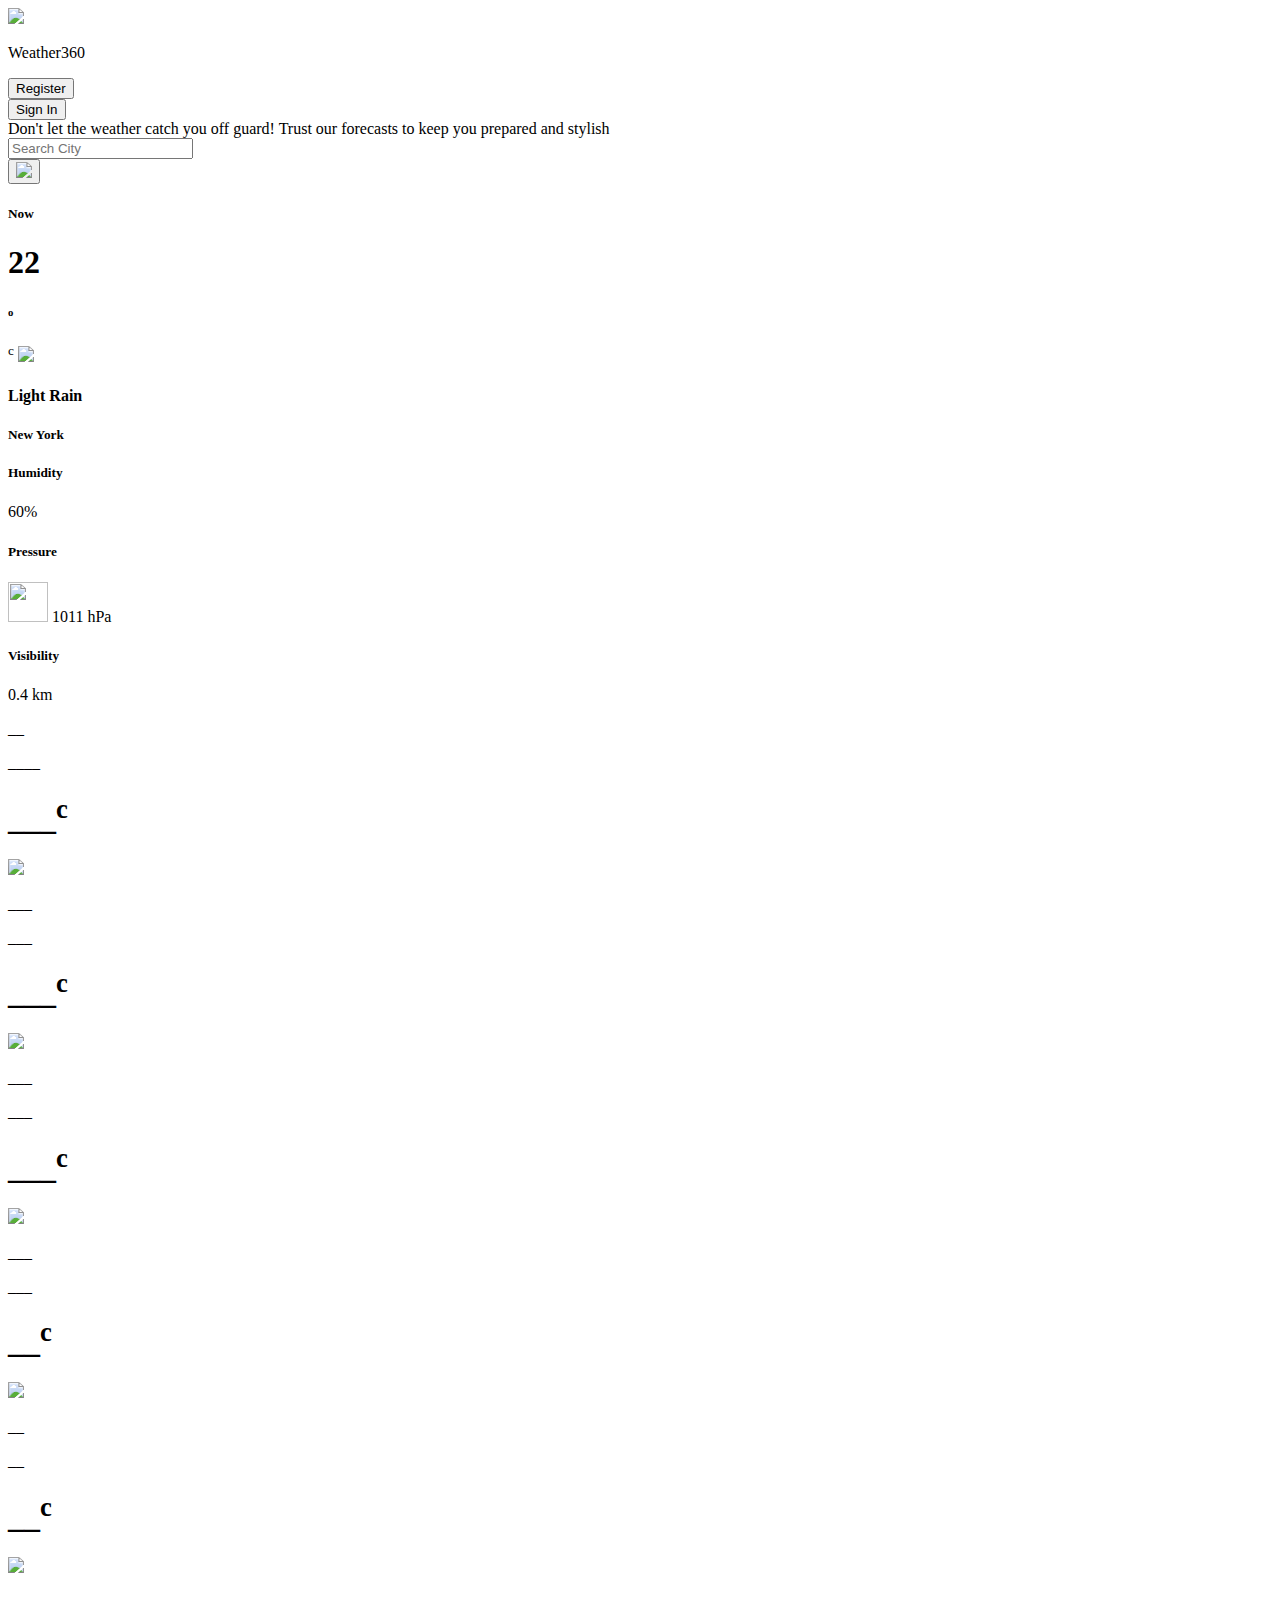
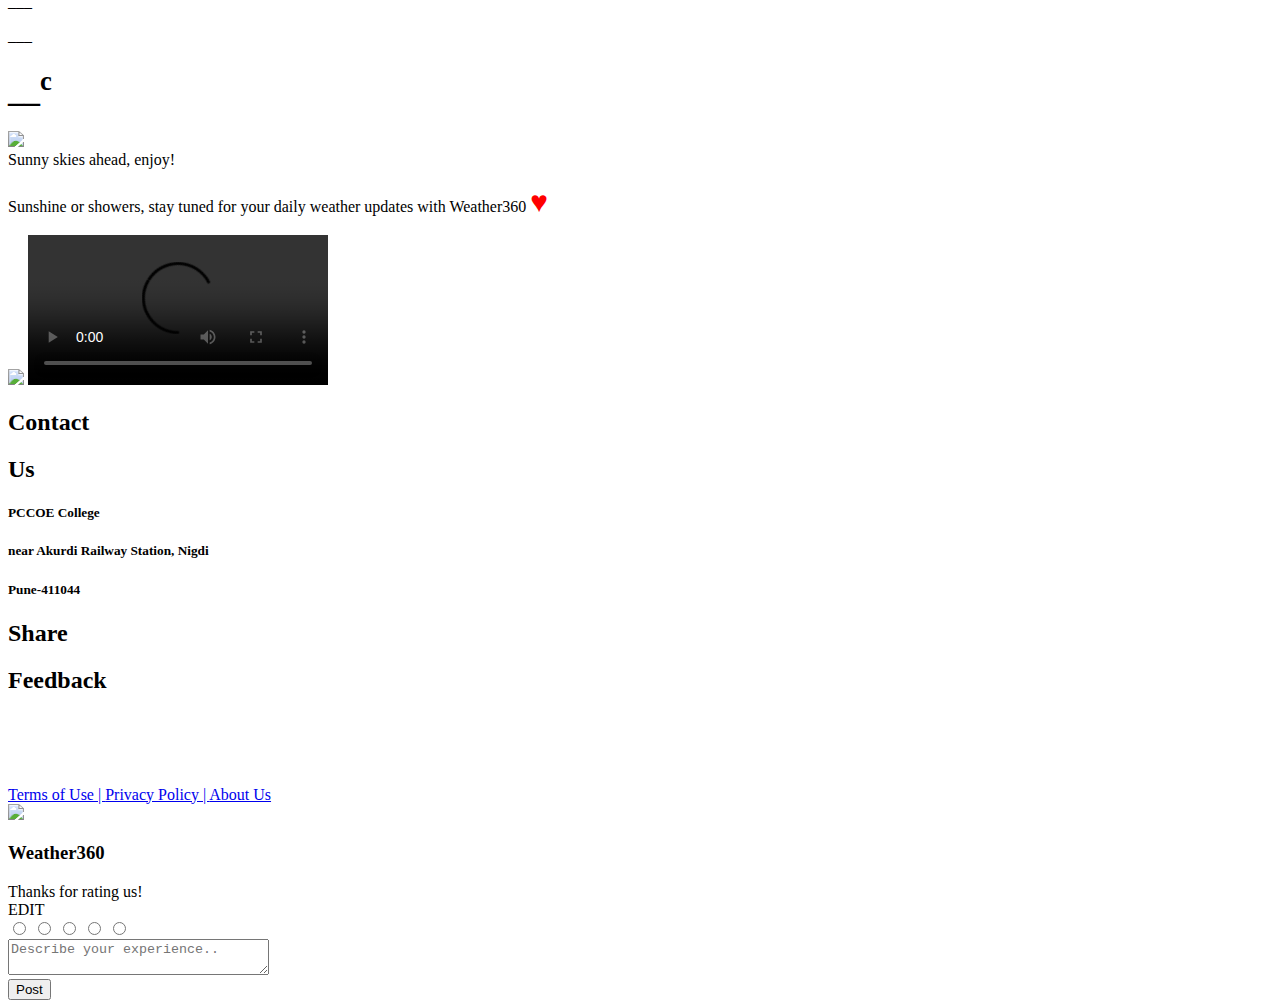
==== index.html @ 1bbd2ded "Add files via upload" ====
<!DOCTYPE html>
<html lang="en">
<head>
    <meta charset="UTF-8">
    <meta name="viewport" content="width=device-width, initial-scale=1.0">
    <title>Weather Forecast </title>
    <link
      rel="stylesheet"
      href="https://cdnjs.cloudflare.com/ajax/libs/font-awesome/6.5.1/css/all.min.css"
      integrity="sha512-DTOQO9RWCH3ppGqcWaEA1BIZOC6xxalwEsw9c2QQeAIftl+Vegovlnee1c9QX4TctnWMn13TZye+giMm8e2LwA=="
      crossorigin="anonymous"
      referrerpolicy="no-referrer"/>
      <link rel="shortcut icon" href="icons/logo.png" type="image/x-icon">
    <link rel="stylesheet" href="css/style.css">
</head>
<body>
    <div class="main">
        <nav>
            <img src="icons/logo.png">
            <p>Weather360</p>
            <div class="btm-nav">
                <li>
                    <button type="button" value="Register" onclick="location.href='register.html'"  class="btn">Register</button>
                </li>
                <li>
                    <button type="button" value="Sign In" onclick="location.href='login.html'" class="btn btn-blue-sm">Sign In</button>
                </li>
            </div>
        </nav>
        <div class="box"></div>
        <div class="hero">
            <span>Don't let the weather catch you off guard!</span>
            <span>Trust our forecasts to keep you prepared and stylish</span>
            <div class="hero-buttons">
                <input class="input-box" type="text" placeholder="Search City">
                <div class="search-icon">
                    <button>
                        <img id="searchBtn" src="https://thumbs.dreamstime.com/b/search-icon-blue-background-your-text-vector-illustration-search-icon-blue-background-122826172.jpg">
                    </button>
                </div>
            </div>
        </div>
    </div>
    <div class="separation1"></div>
    <div class="first">
           <div class="current-weather-card">
                <div class="container-left">
                    <h5>Now</h5>
                    <div class="icon">
                        <h1 class="temp">22<h6><h6>o</h4><sup>c</sup></h4></h1>
                        <img class="weather-img" src="icons/09d.png">
                    </div>
                    <div class="location">
                        <h4 class="description">Light Rain</h4>
                        <div class="inner-location">
                            <i class="fa-solid fa-location-dot"></i>
                            <h5 id="city">New York</h5>
                        </div>
                    </div>
                </div>
            </div>
            <div class="current-humidity">    
                <div class="container-right">
                    <div class="sub-grp1">
                        <div><h5>Humidity</h5></div>
                        <div class="icon1">
                            <i class="fa-brands fa-drupal"></i>
                            <span id="humidity">60%</span>
                        </div>
                    </div>     
                    <div class="sub-grp2">
                        <div><h5>Pressure</h5></div>
                        <div class="icon2">
                            <img src="icons/wind1.png" width="40px" height="40px">    
                            <span id="pressure">1011 hPa</span>
                        </div>
                    </div>     
                    <div class="sub-grp3">
                        <h5>Visibility</h5>
                        <div class="icon3">
                            <i class="fa-regular fa-eye"></i>
                            <span id="visibility">0.4 km</span>
                        </div>
                    </div>      
                </div>
            </div>   
        </div>
        <div class="separation1"></div> 
        <div class="second">
            <div class="forecast-card">
                <div class="day-card">
                    <div class="day-date">
                        <p class="Date1">__</p>
                        <p class="Day1">____</p>
                    </div>
                    <div class="temp-icon">
                        <h1 class="temp">___<sup>c</sup></h1>
                        <img class="weather-img" src="icons/09d.png">
                    </div>
                </div>
                <div class="day-card">
                    <div class="day-date">
                        <p class="Date2">___</p>
                        <p class="Day2">___</p>
                    </div>
                    <div class="temp-icon">
                        <h1 class="temp2">___<sup>c</sup></h1>
                        <img class="weather-img2" src="icons/09d.png">
                    </div>
                </div>
                <div class="day-card">
                    <div class="day-date">
                        <p class="Date3">___</p>
                        <p class="Day3">___</p>
                    </div>
                    <div class="temp-icon">
                        <h1 class="temp3">___<sup>c</sup></h1>
                        <img class="weather-img3" src="icons/09d.png">
                    </div>
                </div>
                <div class="day-card">
                    <div class="day-date">
                        <p class="Date4">___</p>
                        <p class="Day4">___</p>
                    </div>
                    <div class="temp-icon">
                        <h1 class="temp4">__<sup>c</sup></h1>
                        <img class="weather-img4" src="icons/09d.png">
                    </div>
                </div>
                <div class="day-card">
                    <div class="day-date">
                        <p class="Date5">__</p>
                        <p class="Day5">__</p>
                    </div>
                    <div class="temp-icon">
                        <h1 class="temp5">__<sup>c</sup></h1>
                        <img class="weather-img5" src="icons/09d.png">
                    </div>
                </div>
                <div class="day-card">
                    <div class="day-date">
                        <p class="Date4">___</p>
                        <p class="Day4">___</p>
                    </div>
                    <div class="temp-icon">
                        <h1 class="temp4">__<sup>c</sup></h1>
                        <img class="weather-img4" src="icons/09d.png">
                    </div>
                </div>
            </div>
        </div>
        <div class="separation1"></div>
        <div class="third">
            <div class="content">
                <div class="top">
                    <div class="top-text">
                        <span>Sunny skies ahead, enjoy!</span>
                        <p>Sunshine or showers, stay tuned for your daily weather updates 
                            with Weather360 <span style="color: red; font-size: 30px;">&#9829;</span></p>
                    </div>
                    <div class="top-image">
                        <img src="icons/tv.png">
                        <video src="WhatsApp Video 2024-02-06 at 18.47.17_de9d503f.mp4" controls></video>
                    </div>
                </div>
                
            </div>
        </div>
        <footer>
            <div class="footer-card">
                <div class="footer-card-top">
                    <div class="top-left">
                        <div>
                            <h2>Contact</h2>
                            <h2>Us</h2>
                        </div>
                        <h5>PCCOE College</h5>
                        <h5>near Akurdi Railway Station, Nigdi</h5>
                        <h5>Pune-411044</h5>
                    </div>
                    <div class="top-right">
                        <div class="share">
                            <h2>Share</h2>
                            <h2>Feedback</h2>
                        </div>
                        <div class="icons">
                            <li>
                                <a onclick="location.href='https://www.facebook.com/people/Weather-Forecast/pfbid06BqjpcVQkMHHdzQedbxJV3xxZZGmmQpR9RZTYofjcg3jhTb2NYPNayhqe2sQjSkRl/?mibextid=ZbWKwL'" id="facebook">
                                    <i class="fa fa-brands fa-facebook" ></i>
                                </a>
                            </li>
                            <li>
                                <a onclick="location.href='https://www.instagram.com/weather360_/?igsh=dzR1dWhrNG4xNWJx'">
                                    <i class="fa fa-brands fa-instagram"></i>
                                </a>
                            </li>
                            <li>
                                <a onclick="location.href='https://www.youtube.com/@Weather360'">
                                    <i class="fa fa-brands fa-youtube"></i>
                                </a>
                            </li>
                            <li>
                                <a onclick="location.href='https://x.com/Weather360_?t=9DfcZ7--nIOGebX8_5Y-Yg&s=08'">
                                    <i class="fa fa-brands fa-twitter"></i>
                                </a>
                            </li>
                        </div>
                    </div>
                </div>
                <div class="footer-card-bottm">
                    <div class="top-left2">
                        <div class="btm-top">
                            <a href='terms.html'>Terms of Use | </a>
                            <a href='policy.html'>Privacy Policy | </a>
                            <a href='about.html'>About Us </a>
                        </div>

                        <div class="btm-icon">
                            <img src="icons/logo.png">
                            <h3>Weather360</h3>
                        </div>
                    </div>
                    <div class="top-right2">
                        <div class="container">
                            <div class="post">
                                <div class="text">Thanks for rating us!</div>
                                <div class="edit">EDIT</div>
                            </div>
                            <div class="star-widget">
                              <input type="radio" name="rate" id="rate-5">
                              <label for="rate-5" class="fas fa-star"></label>
                              <input type="radio" name="rate" id="rate-4">
                              <label for="rate-4" class="fas fa-star"></label>
                              <input type="radio" name="rate" id="rate-3">
                              <label for="rate-3" class="fas fa-star"></label>
                              <input type="radio" name="rate" id="rate-2">
                              <label for="rate-2" class="fas fa-star"></label>
                              <input type="radio" name="rate" id="rate-1">
                              <label for="rate-1" class="fas fa-star"></label>
                              <form>
                                <header></header>
                                <div class="textarea">
                                  <textarea cols="30" placeholder="Describe your experience.."></textarea>
                                </div>
                                <div class="btn">
                                  <button class="btnpost" type="submit">Post</button>
                                </div>
                              </form> 
                            </div>
                        </div>
                        </div>
                    </div>
                </div>
        </footer>
        <script>
            const btn = document.querySelector(".btnpost");
            const post = document.querySelector(".post");
            const widget = document.querySelector(".star-widget");
            const editBtn = document.querySelector(".edit");
            btn.onclick = () => {
                widget.style.display = "none";
                post.style.display = "block";
                editBtn.onclick = ()=>{
                    widget.style.display = "block";
                    post.style.display = "none";
                    }
                return false;
            }
        </script>
</body>
</html>
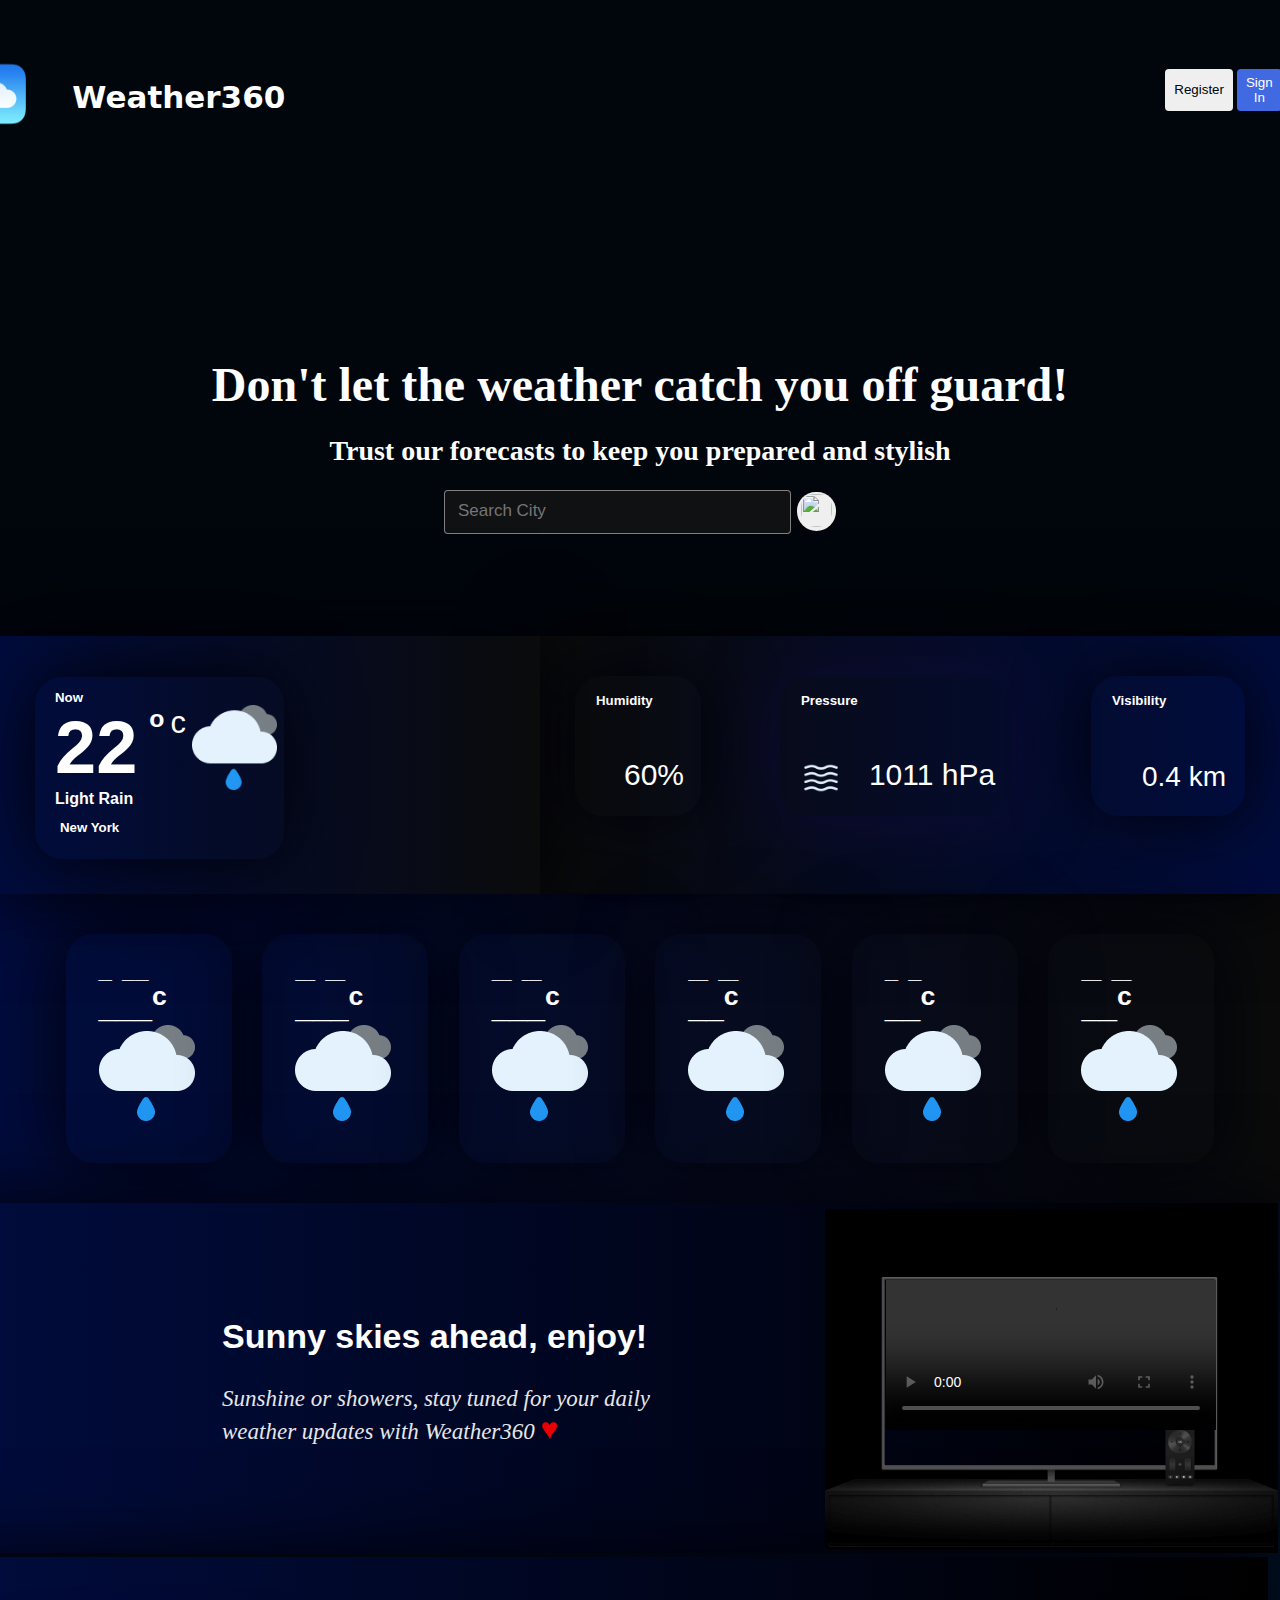
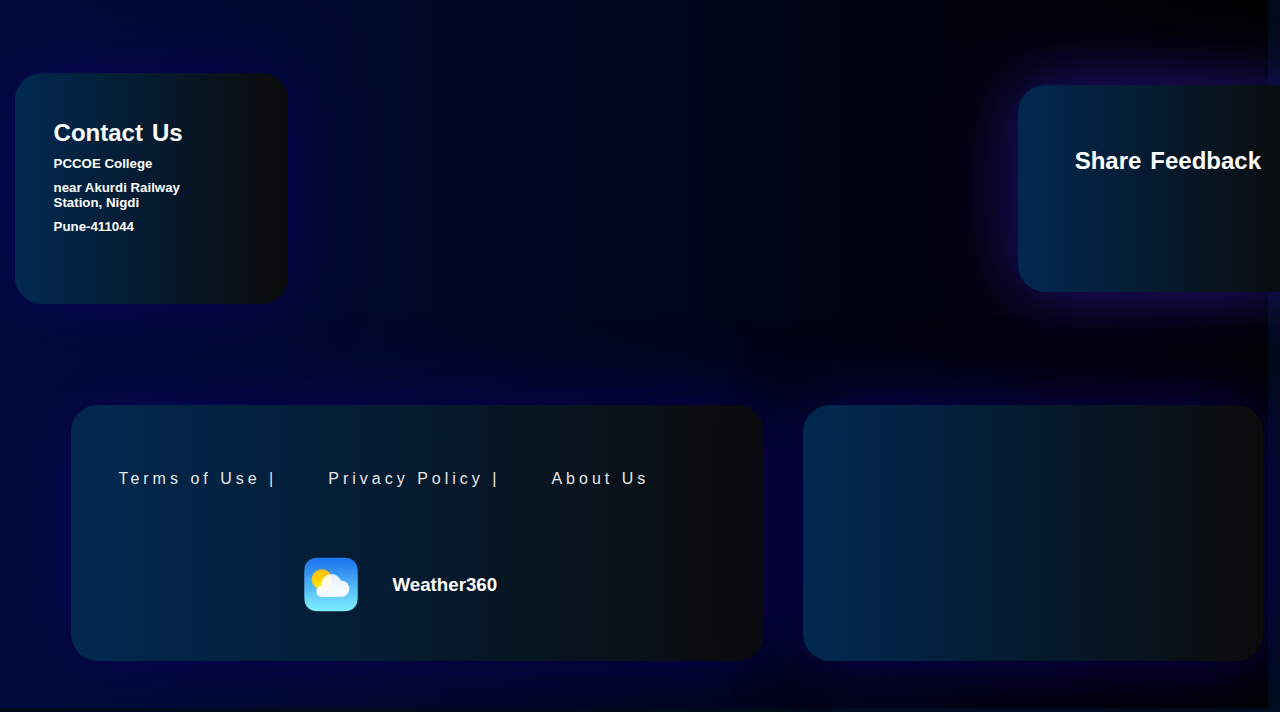
==== commit 4d844ae5: "New Folder" ====
--- a/index.html
+++ b/index.html
@@ -19,12 +19,8 @@
             <img src="icons/logo.png">
             <p>Weather360</p>
             <div class="btm-nav">
-                <li>
-                    <button type="button" value="Register" onclick="location.href='register.html'"  class="btn">Register</button>
-                </li>
-                <li>
-                    <button type="button" value="Sign In" onclick="location.href='login.html'" class="btn btn-blue-sm">Sign In</button>
-                </li>
+                    <button  type="button" value="Register" onclick="location.href='register.html'"  class="btn">Register</button>
+                    <button type="button" value="Sign In" onclick="location.href='login.html'" class="btn_sm">Sign In</button>
             </div>
         </nav>
         <div class="box"></div>
@@ -41,7 +37,6 @@
             </div>
         </div>
     </div>
-    <div class="separation1"></div>
     <div class="first">
            <div class="current-weather-card">
                 <div class="container-left">
@@ -85,7 +80,6 @@
                 </div>
             </div>   
         </div>
-        <div class="separation1"></div> 
         <div class="second">
             <div class="forecast-card">
                 <div class="day-card">
@@ -150,7 +144,6 @@
                 </div>
             </div>
         </div>
-        <div class="separation1"></div>
         <div class="third">
             <div class="content">
                 <div class="top">
@@ -268,5 +261,6 @@
                 return false;
             }
         </script>
+        <script src="script.js"></script>
 </body>
 </html>--- a/css/style.css
+++ b/css/style.css
@@ -0,0 +1,790 @@
+* {
+    padding: 0;
+    margin: 0;
+}
+body {
+    background-color: #001428;
+}
+
+.main {
+    background-image: url(https://i.pinimg.com/originals/26/be/b0/26beb09153b8df233d82e66bef3edfbb.jpg);
+    background-size: max(1200px, 100vw);
+    background-position:top ;
+    background-repeat: no-repeat;
+    height: 636px;
+    position: relative;
+}
+
+.main .box {
+    height: 636px;
+    width: 100%;
+    opacity: 0.7;
+    position: absolute;
+    top: 0;
+    background-color: black;
+}
+nav{
+    display: flex;
+    align-items: center;
+    padding: 9px;
+    gap: 8px;
+    justify-content: center;
+}
+nav img {
+    width: 136px;
+    position: relative;
+    z-index: 10;
+    padding-top: 51px;
+    padding-right: 0px;
+}
+
+nav p {
+    height: 50px;
+    display: flex;
+    align-items: center;
+    justify-content: center;
+    flex-direction: column;
+    color: white;
+    position: relative;
+    padding-top: 57px;
+    z-index: 10;
+    font-family: system-ui;
+    font-size: 31px;
+    font-weight: 700;
+    padding-right: 766px;
+}
+nav div {
+    padding-left: 0px;
+    margin-left: 104px;
+    margin-right: 68px;
+    display: flex;
+}
+
+nav button {
+    position: relative;
+    z-index: 10;
+    margin: 7px 2px -35px 2px;
+    border-radius: 0.25rem;
+    border: none;
+    padding: 6px 9px 6px 9px;
+    cursor: pointer;
+}
+
+nav .btn:hover {
+    
+    background: #004dd3;
+    color: white;
+    box-shadow: 0 0 5px #004dd3,
+    0 0 15px #0047c1bf,
+    0 0 2px #0053e2,
+    0 0 200px #0055e7;
+}
+nav .btn_sm:hover {
+    
+    background: #dd4b39;
+    color: white;
+    box-shadow: 0 0 2px #dd4b39,
+    0 0 15px #dd4b39,
+    0 0 2px #d85341,
+    0 0 50px #dc5745;
+}
+.btn_sm {
+    background-color: royalblue;
+    color: white;
+}
+
+.hero {
+    font-family: 'Martel Sans', sans-serif;
+    height: calc(100% - 100px);
+    display: flex;
+    align-items: center;
+    justify-content: center;
+    flex-direction: column;
+    color: white;
+    position: relative;
+    gap: 23px;
+    padding: 40px 30px;
+}
+
+.hero> :nth-child(1) {
+    font-family: math;
+    font-weight: bolder;
+    font-size: 48px;
+    text-align: center;
+}
+.hero> :nth-child(2) {
+    font-family: math;
+    font-weight: bolder;
+    font-size: 28px;
+    text-align: center;
+}
+
+.hero-buttons {
+    display: flex;
+    align-items: center;
+    justify-content: center;
+    gap: 6px;
+    outline: none;
+}
+.hero-buttons i {
+    color: white;
+}
+
+.main input:focus {
+    border: 1px solid #006cd8;
+}
+
+.main input {
+    padding: 10px 111px 12px 13px;
+    color: white;
+    font-size: 17px;
+    border-radius: 4px;
+    background-color: rgba(23, 23, 23, 0.7);
+    border: 1px solid rgba(246, 238, 238, 0.5);
+    outline: none;
+}
+.search-icon button{
+    height: 39px;
+    width: 39px;
+    border-top-right-radius: 258px;
+    border-top-left-radius: 258px;
+    border-bottom-left-radius: 270px;
+    border-bottom-right-radius: 270px;
+    border: none;
+    cursor: pointer;
+
+}
+
+.search-icon img {
+    height: 33px;
+    width: 31px;
+    border-top-left-radius: 15px;
+    border-bottom-left-radius: 18px;
+    border-bottom-right-radius: 18px;
+    border-top-right-radius: 15px;
+}
+
+/*.separation {
+    width: 100%;
+    height: 3px;
+    background-color: #000000;
+    position: relative;
+    z-index: 20;
+    margin: -98px;
+}*/
+.container h2,p {
+    color: white;
+}
+
+.first{
+    display: flex;
+}
+
+.current-weather-card
+{
+    width: 90%;
+    display: flex;
+    position: relative;
+    max-width: 470px;
+    padding: 40px 35px;
+    box-shadow: 0 0 73px rgba(0, 0, 09, 116.7);
+    background: linear-gradient(to right, #000c3e, #0b0b0b);
+    color: #fff;
+
+}
+
+
+.container-left {
+    font-family: 'Martel Sans', sans-serif;
+    box-shadow: 0 0 73px rgba(0, 0, 09, 116.7);
+    color: white;
+    border-top-right-radius: 27px;
+    border-bottom-right-radius: 27px;
+    border-top-left-radius: 27px;
+    border-bottom-left-radius: 27px;
+    margin: 1px 11px -5px 0px;
+    padding: 13px 7px 24px 20px;
+}
+
+.container-left .icon {
+    display: flex;
+    font-size: 37px;
+    gap: 6px;
+}
+.icon img {
+    width:  85px;
+    height: 85px;
+}
+.location {
+    display: grid;
+    gap: 12px;
+}
+.container-left .inner-location {
+    display: flex;
+    gap: 5px;
+}
+.container-right {
+    display: flex;
+    font-family: 'Martel Sans', sans-serif;
+    color:white;
+    border: #00feba;
+    justify-content: space-between;
+
+}
+
+.current-humidity {
+    width: 90%;
+    padding: 40px 35px;    
+    box-shadow: 0 0 73px rgba(0, 0, 09, 116.7);
+    background: linear-gradient(to left, #000c3e, #0b0b0b);
+
+}
+.sub-grp1 {
+    border-top-right-radius: 27px;
+    border-bottom-right-radius: 27px;
+    border-top-left-radius: 27px;
+    border-bottom-left-radius: 27px;
+    padding: 17px 17px 18px 21px;
+    box-shadow: 0 0 73px rgba(0, 0, 09, 116.7);
+}
+
+.sub-grp2 {
+    border-top-right-radius: 27px;
+    border-bottom-right-radius: 27px;
+    border-top-left-radius: 27px;
+    border-bottom-left-radius: 27px;
+    padding: 17px 17px 18px 21px;
+    box-shadow: 0 0 73px rgba(14, 11, 53, 49.7);
+}
+.sub-grp3 {
+    border-top-right-radius: 27px;
+    border-bottom-right-radius: 27px;
+    border-top-left-radius: 27px;
+    border-bottom-left-radius: 27px;
+    padding: 17px 17px 18px 21px;
+    box-shadow: 0 0 73px rgba(0, 0, 09, 116.7);
+
+}
+.sub-grp1 .icon1 {
+    display: flex;
+    padding: 50px 0px 0px;
+    font-size: 30px;
+    gap: 28px;
+}
+
+.sub-grp2 .icon2 {
+    display: flex;
+    padding: 50px 0px 0px;
+    font-size: 30px;
+    gap: 28px;
+}
+.sub-grp3 .icon3 {
+    display: flex;
+    padding: 53px 2px 2px;
+    font-size: 28px;
+    gap: 28px;
+}
+/*.separation1 {
+    width: 100%;
+    height: 3px;
+    background-color: #000000;
+    position: relative;
+    margin: 0px;
+}*/
+
+.forecast-card {
+    height: 229px;
+    padding: 40px 35px;
+    box-shadow: 0 0 73px rgba(0, 0, 09, 116.7);
+    background: linear-gradient(to right, #000c3e, #0b0b0b);
+    display: flex;
+    font-family: 'Martel Sans', sans-serif;
+    color:white;
+    border: #00feba;
+    justify-content: space-evenly;
+}
+.forecast-card h5 {
+    padding: 96px 0px 30px 0px;
+    font-size: 18px;
+}
+.day-card {
+    padding: 33px 37px 0px 33px;
+    border-top-right-radius: 27px;
+    border-bottom-right-radius: 27px;
+    border-top-left-radius: 27px;
+    border-bottom-left-radius: 27px;
+    box-shadow: 0 0 73px rgba(0, 0, 09, 116.7);
+}
+.day-date {
+    display: flex;
+    gap: 10px;
+    font-size: 12px;
+}
+
+.content {
+    
+    justify-content: center;
+    align-items: center;
+    display: inline-grid;
+    padding: 6px 0px 0px 0px;
+    box-shadow: 0 0 73px rgba(0, 0, 09, 116.7);
+    background: linear-gradient(to right, #000c3e, #000000);
+    font-family: 'Martel Sans', sans-serif;
+    color: white;
+    margin: 0px 2px 4px -61px;
+    gap: 20px;
+}
+
+.content img {
+    height: 340px;
+    position: relative;
+}
+
+.top {
+    display: flex;
+    justify-content: center;
+    margin: auto;
+    justify-content: center;
+    align-items: center;
+    gap: 165px;
+    padding: 0px 0px 0px 283px;
+}
+.top>div:nth-child(1) {
+    font-size: 34px;
+    font-weight: bolder;
+}
+
+.top video {
+    position: absolute;
+    right: 64px;
+    width: 330px;
+    padding: 71px 0px 0px 1px;
+}
+.top-text {
+    display: grid;
+    gap: 30px;
+}
+.top-text p  {
+    font-size: 23px;
+    font-style: italic;
+    opacity: 0.9;
+    font-family: cursive;
+    font-weight: 200;
+}
+
+.bottom {
+    
+    display: flex;
+    justify-content: center;
+    margin: auto;
+    color: white;
+    justify-content: center;
+    align-items: center;
+    gap: 165px;
+    padding: 0px 0px 0px 283px;
+}
+.bottom>div:nth-child(1) {
+    font-size: 35px;
+    font-weight: bolder;
+}
+
+
+.footer-card {
+    width: 103.8%;
+    justify-content: center;
+    align-items: center;
+    display: inline-grid;
+    height: 685px;
+    padding: 66px 0px 0px 0px;
+    box-shadow: 0 0 73px rgba(0, 0, 09, 116.7);
+    background: linear-gradient(to right, #000c3e, #000000);
+    font-family: 'Martel Sans', sans-serif;
+    color: white;
+    margin: 0px 2px 4px -61px;
+}
+
+.footer-card-top {
+    display: flex;
+    justify-content: space-evenly;
+    gap: 593px;
+}
+
+.top-left
+{
+    width: 100%;
+    position: relative;
+    max-width: 593px;
+    padding: 46px 105px 70px 39px;
+    box-shadow: 0 0 73px rgba(8, 0, 90, 13.7);
+    background: linear-gradient(to right, #002951, #0b0b0b);
+    color: #fff;
+    display: grid;
+    gap: 9px;
+    margin: 3px 16px 8px 118px;
+    border-top-right-radius: 27px;
+    border-bottom-right-radius: 27px;
+    border-top-left-radius: 27px;
+    border-bottom-left-radius: 27px;
+}
+
+.top-right
+{
+    width: 100%;
+    position: relative;
+    max-width: 593px;
+    padding: 62px 37px 61px 37px;
+    box-shadow: 0 0 73px rgba(38, 18, 130, 72.7);
+    background: linear-gradient(to right, #002951, #0b0b0b);
+    color: #fff;
+    display: grid;
+    gap: 9px;
+    margin: 15px 12px 20px 121px;
+    border-top-right-radius: 27px;
+    border-bottom-right-radius: 27px;
+    border-top-left-radius: 27px;
+    border-bottom-left-radius: 27px;
+}
+
+.top-left div {
+    display: flex;
+    gap: 9px;
+}
+
+.top-right .share {
+    display: flex;
+    gap: 9px;
+    padding: 0px 0px 0px 20px;
+}
+
+.top-right .icons {
+    display: flex;
+    font-size: 20px;
+    gap: 17px;
+}
+.icons a{
+    cursor: pointer;
+}
+
+.footer-card-bottm {    
+    display: flex;
+    justify-content: center
+}
+.top-left2 {
+    font-family: 'Martel Sans', sans-serif;
+    padding: 53px 100px 46px 32px;
+    box-shadow: 0 0 73px rgba(8, 0, 90, 13.7);
+    background: linear-gradient(to right, #002951, #0b0b0b);
+    color: #fff;
+    display: grid;
+    gap: 54px;
+    margin: 0px 39px 0px 128px;
+    border-top-right-radius: 27px;
+    border-bottom-right-radius: 27px;
+    border-top-left-radius: 27px;
+    border-bottom-left-radius: 27px;
+    align-items: center;
+    justify-content: center;
+}
+
+.btm-top {
+    font-family: 'Martel Sans', sans-serif;
+    color: white;
+    display: flex;
+    align-items: center;
+    justify-content: center;
+    gap: 21px;
+}
+.btm-top a {
+    color: white;
+    opacity: 0.9;
+}
+.btm-icon{
+    align-items: center;
+    display: flex;
+    justify-content: center;
+}
+.btm-icon img {
+    height: 61px;
+}
+.btm-btm {
+    opacity: 0.9;
+}
+.btm-top a {
+    
+    position: relative;
+    display: inline-block;
+    text-decoration: none;
+    transition: 0.5s;
+    padding: 12px 15px;
+    letter-spacing: 4px;
+    overflow: hidden;
+}
+
+.btm-top a:hover{
+    background: #00348d;
+    color: white;
+    box-shadow: 0 0 5px #00348d,
+    0 0 25px #00348d,
+    0 0 20px #00348d,
+    0 0 20px #00348d;
+     -webkit-box-reflect:below 1px linear-gradient(transparent, #0004);
+
+}
+
+li {
+    list-style-type: none;
+}
+
+.icons li a .fa {
+    color: #fff;
+    line-height: 40px;
+    transition: 0.5s;
+    padding-right: 14px;
+}
+
+.icons li a {
+    
+    display: block;
+    text-align: center;
+    padding-left: 20px;
+    transition: .5s;
+
+}
+.icons li a:hover {
+    transform: translate(5px, -5px);
+}
+
+.icons li:hover:nth-child(1) a  {
+    background: #3b5998;
+}
+
+.icons li:hover:nth-child(2) a {
+    background: #dd4b39;
+}
+
+.icons li:hover:nth-child(3) a {
+    background: #dd4b39;
+}
+
+.icons li:hover:nth-child(4) a {
+    background: #00aced;
+}
+
+::-webkit-scrollbar {
+    width: 10px;
+}
+::-webkit-scrollbar-track {
+    background-color: rgba(1, 0, 59, 0.5);
+    border-radius: 10px;
+}
+
+::-webkit-scrollbar-thumb {
+    background-color: rgb(0, 40, 150);
+    border-radius: 10px;
+}
+.top-right2 {
+    font-family: 'Martel Sans', sans-serif;
+    box-shadow: 0 0 73px rgba(8, 0, 90, 13.7);
+    background: linear-gradient(to right, #002951, #0b0b0b);
+    color: #fff;
+    display: grid;
+    border-top-right-radius: 27px;
+    border-bottom-right-radius: 27px;
+    border-top-left-radius: 27px;
+    border-bottom-left-radius: 27px;
+    align-items: center;
+    justify-content: center;
+    position: relative;
+}
+
+.container{
+    position: relative;
+    width: 400px;
+    padding: 20px 30px;
+    display: flex;
+    align-items: center;
+    justify-content: center;
+    flex-direction: column;
+  }
+  .container .post{
+    display: none;
+  }
+  .container .text{
+    font-size: 23px;
+    color: lightblue;
+    font-weight: 500;
+  }
+  .container .edit{    
+    position: absolute;
+    font-size: 16px;
+    color: lightblue;
+    font-weight: 500;
+    cursor: pointer;
+  }
+  .container .edit:hover{
+    text-decoration: underline;
+  }
+  .container .star-widget input{
+    display: none;
+  }
+  .star-widget label{
+    font-size: 25px;
+    color: #444;
+    padding: 18px;
+    float: right;
+    transition: all 0.2s ease;
+  }
+  input:not(:checked) ~ label:hover,
+  input:not(:checked) ~ label:hover ~ label{
+    color: #fd4;
+  }
+  input:checked ~ label{
+    color: #fd4;
+  }
+  #rate-1:checked ~ form header:before{
+    content: "I just hate it  😩 ";
+    text-shadow: 0 0 2px #fd4,
+    0 0 2px #fd4;
+}
+  #rate-2:checked ~ form header:before{
+    content: "I don't like it 😏 ";
+    text-shadow: 0 0 2px #fd4,
+    0 0 2px #fd4;
+}
+  #rate-3:checked ~ form header:before{
+    content: "It is awesome 😄 ";
+    text-shadow: 0 0 2px #fd4,
+    0 0 2px #fd4;
+}
+  #rate-4:checked ~ form header:before{
+    content: "I just like it 😎 ";
+    text-shadow: 0 0 2px #fd4,
+    0 0 2px #fd4;
+}
+  #rate-5:checked ~ form header:before{
+    content: "I just love it 😍 ";
+    text-shadow: 0 0 2px #fd4,
+    0 0 2px #fd4;
+  }
+  .container form{
+    display: none;
+  }
+  input:checked ~ form{
+    display: block;
+  }
+  form header{
+    width: 100%;
+    font-size: 22px;
+    color: #fe7;
+    margin: 5px 0 20px 0;
+    text-align: center;
+    transition: all 0.2s ease;
+  }
+  form .textarea{
+    height: 100px;
+    width: 100%;
+    overflow: hidden;
+  }
+  form .textarea textarea{
+    height: 100%;
+    width: 100%;
+    outline: none;
+    color: white;
+    border: none;
+    background: #001f3f;
+    padding: 10px;
+    font-size: 17px;
+  }
+  form .btn{
+    height: 45px;
+    width: 100%;
+    margin: 15px 0;
+  }
+  form .btn button{
+    height: 100%;
+    width: 100%;
+    border: none;
+    outline: none;
+    background: #001f3f;
+    color: white;
+    font-size: 17px;
+    font-weight: 500;
+    text-transform: uppercase;
+    cursor: pointer;
+    transition: all 0.3s ease;
+  }
+  form .btn button:hover{
+    background: rgb(109, 0, 0)
+  }
+
+  @media screen and (max-width: 500px) {
+    .main {
+        height: auto;
+        width: 191%;
+    }
+    nav p {
+        padding-right: 0px;
+    }
+    nav img {
+        width: 120px;
+    }
+    .hero> :nth-child(1) {
+        font-size: 24px;
+    }
+    .hero> :nth-child(2) {
+        font-size: 18px;
+    }
+    nav div {
+    justify-content: center;
+    align-items: center;
+    }
+    .third {
+        display: none;
+    }
+    .first {
+        display: grid;
+    }
+    .forecast-card {
+        display: flex;
+        height: auto;
+        flex-wrap: wrap;
+        flex-direction: row;
+        width: 600px;
+    }
+    .day-card {
+        padding: 36px 77px 26px 22px;
+    }
+    .current-humidity {
+        width: 100%;
+    }
+    .footer-card-top {
+        display: inline-grid;
+        justify-content: space-evenly;
+        gap: 0px;
+    }
+    .footer-card-bottm {
+        display: inline-grid;
+        justify-content: space-evenly;
+        margin-left: 142px;
+    }
+    .main input {
+        padding: 9px 0px 9px 4px;
+        font-size: 14px;
+    }
+    .search-icon button {
+        height: 33px;
+        width: 33px;
+    }
+    .top-left,
+    .top-right {
+        width: auto;
+    }
+    .top-left2 {
+        padding:  47px 66px 47px 0px;
+        margin: 16px 88px 0px 99px;
+    }
+    .top-right2 {
+        display: none;
+    }
+  }
+  